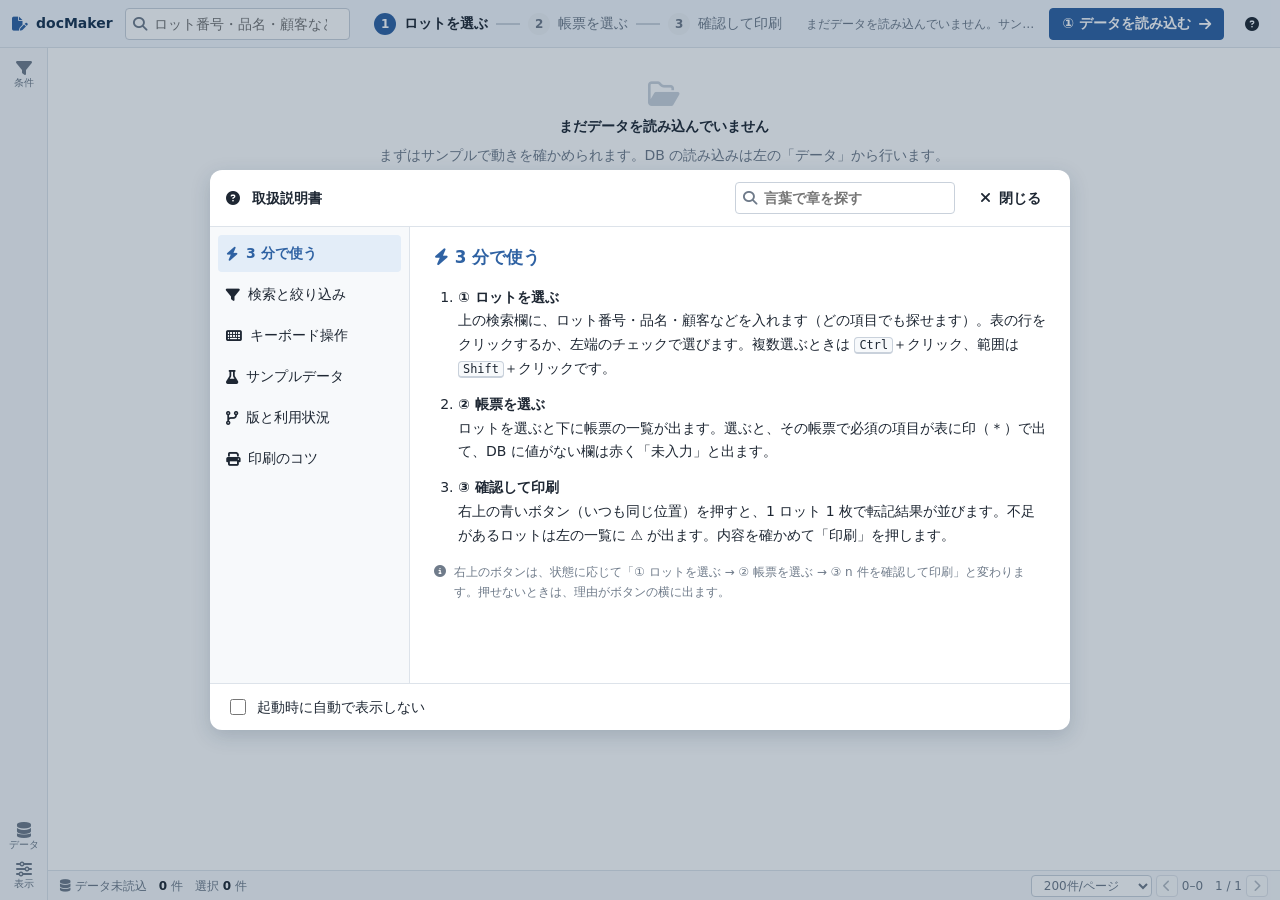
==== web/index.html @ e80a0bf7 "版管理を追加: 版と更新履歴、配布物の要約と上げ忘れ検知、古いサーバー検知、利用状況と「新しい版あり」 - Flask 土台(run.py/Start.bat/app/)。画面一式は web/ へ移動" ====
<!doctype html>
<html lang="ja">
<head>
<meta charset="utf-8">
<meta name="viewport" content="width=device-width,initial-scale=1">
<title>docMaker</title>
<link rel="stylesheet" href="css/tokens.css">
<link rel="stylesheet" href="css/base.css">
<link rel="stylesheet" href="css/parts.css">
<link rel="stylesheet" href="css/sheet.css">
<link rel="stylesheet" href="css/layout-c.css">
</head>
<body>
<!-- 採用レイアウト（案C。docs/layout-evaluation.md）。表を最大にし、ロットを選んだときだけ下に「帳票」のトレーが出る。
     ダブルクリックで Edge でそのまま開ける（サーバー不要）。 -->
<div class="app">
  <header class="topbar">
    <span class="topbar__title"><i class="fa-solid fa-file-pen"></i>docMaker</span>
    <div class="searchbox topbar__search"><i class="fa-solid fa-magnifying-glass"></i><input class="input" id="search" type="search" placeholder="ロット番号・品名・顧客など、どの項目でも検索" aria-label="検索"></div>
    <ol class="steps" id="steps"></ol>
    <span class="topbar__spacer"></span>
    <span class="note" id="hint"></span>
    <button class="btn btn--primary" id="cta"></button>
    <button class="btn btn--icon btn--ghost" id="help" title="取扱説明書" aria-label="取扱説明書"><i class="fa-solid fa-circle-question"></i></button>
  </header>
  <div class="app__body">
    <nav class="rail" id="rail" aria-label="機能"></nav>
    <aside class="panel hidden" id="panel"></aside>
    <main class="main">
      <div class="chips hidden" id="chips"></div>
      <div class="grid-wrap" id="grid"></div>
      <div class="tray hidden" id="tray" aria-label="選択中のロットと帳票">
        <span class="tray__sel"><i class="fa-solid fa-square-check"></i><b id="n">0</b> 件を選択中 <button class="btn btn--ghost" id="unsel" title="選択をすべて解除"><i class="fa-solid fa-xmark"></i>解除</button></span>
        <span class="tray__label"><i class="fa-solid fa-file-lines"></i>帳票</span>
        <div class="tray__forms" id="cards"></div>
      </div>
      <div class="statusbar" id="status"></div>
    </main>
  </div>
</div>
<script src="js/core.js"></script>
<script src="js/sample-data.js"></script>
<script src="js/forms.js"></script>
<script src="js/query.js"></script>
<script src="js/grid.js"></script>
<script src="js/filter-panel.js"></script>
<script src="js/panels.js"></script>
<script src="js/preview.js"></script>
<script src="js/rail.js"></script>
<script src="js/help.js"></script>
<script src="js/version.js"></script>
<script>
(function () {
  const $ = (id) => document.getElementById(id);
  DM.grid = new DM.Grid($("grid"), { statusEl: $("status"), formHints: true, onEnter: () => { if (DM.nextAction().key === "preview") DM.openPreview(); } });
  DM.mountSteps($("steps"));
  DM.mountFormChooser($("cards"), { compact: true });
  DM.mountRail({ rail: $("rail"), panel: $("panel"), items: [
    { id: "filter", icon: "fa-filter", label: "条件", title: "絞り込み条件", mount: DM.mountFilterPanel, badge: () => DM.queryState.filters.length },
    { id: "data", icon: "fa-database", label: "データ", sepBefore: true, spacer: true, mount: DM.mountDataPanel },
    { id: "view", icon: "fa-sliders", label: "表示", mount: DM.mountViewPanel }] });
  DM.mountCta($("cta"), $("hint"), {
    load: () => document.querySelector('.rail-btn[data-id="data"]').click(),
    form: () => { const p = $("cards").querySelector(".pill"); if (p) p.focus(); },
    preview: () => DM.openPreview(),
  });
  $("unsel").addEventListener("click", () => { const prev = Array.from(DM.store.selected); DM.store.setSelected([]); DM.toast("選択を解除しました", { icon: "fa-square", undo: () => DM.store.setSelected(prev) }); });
  const tray = () => { const n = DM.store.selected.size; $("tray").classList.toggle("hidden", !n); $("n").textContent = DM.fmtNum(n); };
  DM.bus.on("selection", tray);
  $("help").addEventListener("click", () => DM.openHelp());
  DM.boot({ search: $("search"), chips: $("chips"), empty: true }); tray();
  DM.version.init(document.querySelector(".topbar"));   // サーバーにつながっているときだけ、版の札などが出る
  DM.maybeAutoHelp();
})();
</script>
</body>
</html>
---- web/css/tokens.css ----
/* ── トークン（基本設計 §1-7）──────────────────────────
   生の色・余白・サイズはこのファイルだけに書く。部品は「意味づけ」の側を参照する。 */
:root {
  /* 基本の色（落ち着いた青を基調。グレーはわずかに青みを持たせる） */
  --c-blue-900: #17324f;
  --c-blue-700: #24508a;
  --c-blue-600: #2f62a3;
  --c-blue-500: #4a7fbd;
  --c-blue-200: #c6d8ee;
  --c-blue-100: #e3edf8;
  --c-blue-50:  #f3f7fc;
  --c-teal-600: #23808a;   /* ② 帳票（青に近い類似色） */
  --c-teal-100: #ddf0f2;
  --c-amber-700: #915d0b;  /* 注意・変更（分裂補色側） */
  --c-amber-100: #fdf0d5;
  --c-green-700: #2a7a4b;
  --c-green-100: #dcf2e4;
  --c-red-700: #b3392f;
  --c-red-100: #fbe3e0;
  --c-gray-900: #1e2733;
  --c-gray-700: #44505f;
  --c-gray-500: #6f7b8a;
  --c-gray-300: #c9d1db;
  --c-gray-200: #dde3ea;
  --c-gray-100: #eef1f5;
  --c-gray-50:  #f7f9fb;
  --c-white: #ffffff;

  /* 意味づけ（部品はこちらを参照する） */
  --color-bg: var(--c-white);
  --color-surface: var(--c-gray-50);
  --color-surface-2: var(--c-gray-100);
  --color-border: var(--c-gray-200);
  --color-border-strong: var(--c-gray-300);
  --color-text: var(--c-gray-900);
  --color-text-sub: var(--c-gray-500);
  --color-primary: var(--c-blue-600);
  --color-primary-hover: var(--c-blue-700);
  --color-primary-soft: var(--c-blue-100);
  --color-primary-faint: var(--c-blue-50);
  --color-on-primary: var(--c-white);
  --color-step1: var(--c-blue-600);
  --color-step2: var(--c-teal-600);
  --color-step2-soft: var(--c-teal-100);
  --color-warn: var(--c-amber-700);
  --color-warn-soft: var(--c-amber-100);
  --color-ok: var(--c-green-700);
  --color-ok-soft: var(--c-green-100);
  --color-error: var(--c-red-700);
  --color-error-soft: var(--c-red-100);
  --color-focus: var(--c-blue-500);
  --color-select-row: var(--c-blue-100);
  --color-hover-row: var(--c-blue-50);
  --color-sample: var(--c-amber-700);

  /* 余白・角丸・影・動き */
  --space-1: 4px;
  --space-2: 8px;
  --space-3: 12px;
  --space-4: 16px;
  --space-5: 24px;
  --space-6: 32px;
  --radius-s: 4px;
  --radius-m: 8px;
  --radius-l: 12px;
  --shadow-s: 0 1px 2px rgb(23 50 79 / 10%);
  --shadow-m: 0 6px 20px rgb(23 50 79 / 18%);
  --motion-fast: 120ms;
  --motion-base: 220ms;
  --font-family: "Yu Gothic UI", "Meiryo UI", "Segoe UI", system-ui, sans-serif;
  --font-mono: "Consolas", "Yu Gothic UI", monospace;

  /* 画面の骨組み */
  --topbar-height: 48px;
  --rail-width: 48px;
  --panel-width: 340px;
  --stale-bar-height: 48px;
}

/* ── 表示密度 3 段階（§1-9）。文字・行高・余白・部品の高さを一体で切り替える ── */
:root, :root[data-density="standard"] {
  --font-size-body: 14px;
  --font-size-small: 12px;
  --line-height-body: 1.5;
  --table-cell-padding-x: 10px;
  --table-cell-padding-y: 6px;
  --control-height: 32px;
}
:root[data-density="compact"] {
  --font-size-body: 12.5px;
  --font-size-small: 11px;
  --line-height-body: 1.35;
  --table-cell-padding-x: 8px;
  --table-cell-padding-y: 3px;
  --control-height: 28px;
}
:root[data-density="comfortable"] {
  --font-size-body: 16px;
  --font-size-small: 13px;
  --line-height-body: 1.6;
  --table-cell-padding-x: 14px;
  --table-cell-padding-y: 10px;
  --control-height: 38px;
}
---- web/css/base.css ----
/* ── 基本の部品（トークンだけを参照する）──────────────── */
@import url("../vendor/fontawesome/css/all.min.css");

*, *::before, *::after { box-sizing: border-box; }
html, body { height: 100%; margin: 0; }
body {
  font-family: var(--font-family);
  font-size: var(--font-size-body);
  line-height: var(--line-height-body);
  color: var(--color-text);
  background: var(--color-bg);
  overflow: hidden;                 /* ページ自体はスクロールさせない（§1-8） */
}
button, input, select, textarea { font: inherit; color: inherit; }
:focus-visible { outline: 2px solid var(--color-focus); outline-offset: 1px; }  /* フォーカスは消さない（§1-16） */
.sr-only { position: absolute; width: 1px; height: 1px; overflow: hidden; clip: rect(0 0 0 0); }
.hidden { display: none !important; }

/* 画面の骨組み：100dvh に収める */
.app { height: 100dvh; display: flex; flex-direction: column; min-width: 1100px; }
.app__body { flex: 1; min-height: 0; display: flex; }
.main { flex: 1; min-width: 0; min-height: 0; display: flex; flex-direction: column; }

/* 上部バー */
.topbar {
  height: var(--topbar-height); flex: none; display: flex; align-items: center; gap: var(--space-3);
  padding: 0 var(--space-3); background: var(--color-primary-faint); border-bottom: 1px solid var(--color-border);
}
.topbar__title { font-weight: 700; color: var(--c-blue-900); display: flex; align-items: center; gap: var(--space-2); white-space: nowrap; }
.topbar__title i { color: var(--color-primary); }
.topbar__spacer { flex: 1; }
.topbar > * { flex: none; }
.topbar .note { flex: 0 1 auto; min-width: 0; max-width: 360px; white-space: nowrap; overflow: hidden; text-overflow: ellipsis; display: block; }
.topbar .searchbox { flex: 0 1 380px; min-width: 150px; }
.topbar .steps { flex: none; }

/* ボタン */
.btn {
  height: var(--control-height); padding: 0 var(--space-3); display: inline-flex; align-items: center; justify-content: center; gap: var(--space-2);
  border: 1px solid var(--color-border-strong); border-radius: var(--radius-s); background: var(--color-bg);
  cursor: pointer; white-space: nowrap; transition: background var(--motion-fast), border-color var(--motion-fast);
}
.btn:hover:not(:disabled) { background: var(--color-primary-faint); border-color: var(--color-primary); }
.btn:disabled { opacity: .5; cursor: not-allowed; }
.btn--primary { background: var(--color-primary); border-color: var(--color-primary); color: var(--color-on-primary); font-weight: 700; min-width: 150px; }
.btn--primary:hover:not(:disabled) { background: var(--color-primary-hover); border-color: var(--color-primary-hover); }
.btn--ghost { border-color: transparent; background: transparent; }
.btn--icon { width: var(--control-height); padding: 0; }
.btn--danger { color: var(--color-error); }

/* 入力 */
.field { display: flex; flex-direction: column; gap: 2px; }
.field > label, .label { font-size: var(--font-size-small); color: var(--color-text-sub); }
.input, .select {
  height: var(--control-height); padding: 0 var(--space-2); border: 1px solid var(--color-border-strong);
  border-radius: var(--radius-s); background: var(--color-bg); min-width: 0;
}
.input:focus, .select:focus { border-color: var(--color-focus); outline: 2px solid var(--c-blue-200); outline-offset: 0; }
.input.is-applied { animation: applied var(--motion-base) ease-out; }   /* 反映の合図（§7） */
@keyframes applied { from { background: var(--color-ok-soft); } to { background: var(--color-bg); } }
.searchbox { position: relative; display: flex; align-items: center; }
.searchbox i { position: absolute; left: var(--space-2); color: var(--color-text-sub); pointer-events: none; }
.searchbox .input { width: 100%; padding-left: 28px; }

/* 札・状態（色だけで伝えない：アイコン＋文字＋色 §1-3） */
.tag { display: inline-flex; align-items: center; gap: 4px; padding: 0 var(--space-2); border-radius: 999px; font-size: var(--font-size-small); line-height: 1.7; white-space: nowrap; background: var(--color-surface-2); color: var(--color-text); }
.tag--ok { background: var(--color-ok-soft); color: var(--color-ok); }
.tag--warn { background: var(--color-warn-soft); color: var(--color-warn); }
.tag--error { background: var(--color-error-soft); color: var(--color-error); }
.tag--info { background: var(--color-primary-soft); color: var(--c-blue-700); }
.tag--sample { background: var(--color-warn-soft); color: var(--color-sample); border: 1px dashed var(--color-sample); }
.tag button { border: 0; background: none; cursor: pointer; padding: 0 2px; color: inherit; }

/* アイコン列（左）：機能ごとの塊を開閉する（§3） */
.rail { width: var(--rail-width); flex: none; background: var(--color-surface); border-right: 1px solid var(--color-border); display: flex; flex-direction: column; align-items: center; padding: var(--space-2) 0; gap: var(--space-1); }
.rail__sep { width: 24px; height: 1px; background: var(--color-border-strong); margin: var(--space-2) 0; }
.rail__spacer { flex: 1; }
.rail-btn { width: 40px; padding: 4px 0 2px; display: flex; flex-direction: column; align-items: center; gap: 1px; border: 0; border-radius: var(--radius-s); background: none; cursor: pointer; color: var(--color-text-sub); position: relative; }
.rail-btn i { font-size: 16px; }
.rail-btn span { font-size: 10px; line-height: 1.2; }
.rail-btn:hover { background: var(--color-primary-soft); color: var(--color-primary); }
.rail-btn[aria-pressed="true"] { background: var(--color-primary-soft); color: var(--color-primary); box-shadow: inset 3px 0 0 var(--color-primary); }
.rail-btn .badge { position: absolute; top: 0; right: 0; min-width: 16px; height: 16px; border-radius: 8px; background: var(--color-primary); color: var(--color-on-primary); font-size: 10px; display: flex; align-items: center; justify-content: center; }

/* 脇のパネル */
.panel { width: var(--panel-width); flex: none; border-right: 1px solid var(--color-border); background: var(--color-bg); display: flex; flex-direction: column; min-height: 0; }
.panel--right { border-right: 0; border-left: 1px solid var(--color-border); }
.panel__head { display: flex; align-items: center; gap: var(--space-2); padding: var(--space-2) var(--space-3); border-bottom: 1px solid var(--color-border); font-weight: 700; }
.panel__body { flex: 1; min-height: 0; overflow: auto; padding: var(--space-3); display: flex; flex-direction: column; gap: var(--space-4); }
.group { display: flex; flex-direction: column; gap: var(--space-2); }
.group + .group { padding-top: var(--space-3); border-top: 1px solid var(--color-border); }
.group__title { font-size: var(--font-size-small); font-weight: 700; color: var(--color-text-sub); display: flex; align-items: center; gap: var(--space-1); }
.row { display: flex; gap: var(--space-2); align-items: flex-end; }
.row > .field { flex: 1; min-width: 0; }

/* 表（§1-10 §1-15：見出し固定・選択行は色＋マーク） */
.grid-wrap { flex: 1; min-height: 0; overflow: auto; position: relative; background: var(--color-bg); }
table.grid { border-collapse: separate; border-spacing: 0; table-layout: fixed; width: max-content; min-width: 100%; }
.grid th, .grid td { padding: var(--table-cell-padding-y) var(--table-cell-padding-x); border-bottom: 1px solid var(--color-border); border-right: 1px solid var(--color-gray-100); overflow: hidden; text-overflow: ellipsis; white-space: nowrap; text-align: left; }
.grid thead th { position: sticky; top: 0; z-index: 2; background: var(--color-surface-2); font-weight: 600; cursor: pointer; user-select: none; border-bottom: 2px solid var(--color-border-strong); }
.grid thead th:hover { background: var(--color-primary-soft); }
.grid th .sort { color: var(--color-primary); margin-left: 4px; font-size: .85em; }
.grid td.num, .grid th.num { text-align: right; font-variant-numeric: tabular-nums; }
.grid .col-check { width: 40px; text-align: center; padding-left: 0; padding-right: 0; position: sticky; left: 0; z-index: 1; background: inherit; }
.grid thead .col-check { z-index: 3; }
.grid tbody tr { background: var(--color-bg); cursor: pointer; }
.grid tbody tr:hover { background: var(--color-hover-row); }
.grid tbody tr.is-selected { background: var(--color-select-row); }
.grid tbody tr.is-selected td:first-child { box-shadow: inset 4px 0 0 var(--color-primary); }
.grid tbody tr:focus-visible { outline: 2px solid var(--color-focus); outline-offset: -2px; }
.grid td.is-missing { background: var(--color-error-soft); color: var(--color-error); }
.grid td.is-used { background: var(--color-primary-faint); }
.grid tr.is-selected td.is-used { background: transparent; }
.grid tr.group-head td { background: var(--color-surface); font-weight: 600; color: var(--color-text-sub); }
.grid input[type="checkbox"], .check { width: 16px; height: 16px; accent-color: var(--color-primary); cursor: pointer; }
.hl { background: var(--color-warn-soft); border-radius: 2px; }

/* 状態の領域（0件・失敗など §1-17） */
.state { padding: var(--space-6) var(--space-4); text-align: center; color: var(--color-text-sub); display: flex; flex-direction: column; align-items: center; gap: var(--space-2); }
.state i { font-size: 28px; color: var(--color-border-strong); }
.state--error i { color: var(--color-error); }
.state strong { color: var(--color-text); }

/* ステータスバー（出どころ・件数 §1-6 §1-12） */
.statusbar { flex: none; height: 30px; display: flex; align-items: center; gap: var(--space-3); padding: 0 var(--space-3); border-top: 1px solid var(--color-border); background: var(--color-surface); font-size: var(--font-size-small); color: var(--color-text-sub); }
.statusbar b { color: var(--color-text); }
.statusbar .spacer { flex: 1; }
.pager { display: inline-flex; align-items: center; gap: var(--space-1); }
.pager .btn { height: 22px; min-width: 22px; padding: 0 6px; }

/* モーダル（開いたまま他へ移れる前提：背景を暗くしすぎない §3） */
.modal-back { position: fixed; inset: 0; background: rgb(23 50 79 / 28%); z-index: 50; display: flex; align-items: center; justify-content: center; }
.modal { background: var(--color-bg); border-radius: var(--radius-l); box-shadow: var(--shadow-m); display: flex; flex-direction: column; max-height: 94dvh; max-width: 96vw; }
.modal__head { display: flex; align-items: center; gap: var(--space-3); padding: var(--space-3) var(--space-4); border-bottom: 1px solid var(--color-border); font-weight: 700; }
.modal__body { flex: 1; min-height: 0; overflow: auto; }
.modal__foot { display: flex; align-items: center; gap: var(--space-3); padding: var(--space-3) var(--space-4); border-top: 1px solid var(--color-border); }

/* 通知（取り消し付き §1-5 §7） */
.toasts { position: fixed; left: 50%; bottom: 52px; transform: translateX(-50%); display: flex; flex-direction: column; gap: var(--space-2); z-index: 80; align-items: center; }
.toast { background: var(--c-blue-900); color: var(--c-white); padding: var(--space-2) var(--space-4); border-radius: var(--radius-m); box-shadow: var(--shadow-m); display: flex; gap: var(--space-3); align-items: center; animation: toast-in var(--motion-base) ease-out; }
.toast button { background: none; border: 0; color: var(--c-blue-200); cursor: pointer; text-decoration: underline; }
@keyframes toast-in { from { opacity: 0; transform: translateY(8px); } to { opacity: 1; transform: none; } }

/* 帳票カード（② 帳票 = 青緑） */
.form-card { display: flex; gap: var(--space-3); align-items: flex-start; padding: var(--space-3); border: 1px solid var(--color-border-strong); border-radius: var(--radius-m); background: var(--color-bg); cursor: pointer; text-align: left; width: 100%; }
.form-card:hover { border-color: var(--color-step2); background: var(--color-step2-soft); }
.form-card[aria-checked="true"] { border-color: var(--color-step2); background: var(--color-step2-soft); box-shadow: inset 4px 0 0 var(--color-step2); }
.form-card__icon { width: 36px; height: 36px; border-radius: var(--radius-m); background: var(--color-step2-soft); color: var(--color-step2); display: flex; align-items: center; justify-content: center; flex: none; }
.form-card__name { font-weight: 700; }
.form-card__desc { font-size: var(--font-size-small); color: var(--color-text-sub); }
.form-card__meta { margin-top: var(--space-1); display: flex; gap: var(--space-1); flex-wrap: wrap; }

@media (prefers-reduced-motion: reduce) { * { animation: none !important; transition: none !important; } }
---- web/css/parts.css ----
/* ── 部品の追加スタイル（パネルの中身・手順・プレビュー）──────── */
.note { font-size: var(--font-size-small); color: var(--color-text-sub); display: flex; gap: var(--space-2); align-items: flex-start; }
.note i { margin-top: 3px; }
.inline { display: inline-flex; align-items: center; gap: var(--space-2); white-space: nowrap; }

/* フィルター行 */
.filter-row { display: flex; flex-direction: column; gap: var(--space-1); padding: var(--space-2); border: 1px solid var(--color-border); border-radius: var(--radius-m); background: var(--color-surface); }
.quick { display: flex; flex-wrap: wrap; align-items: center; gap: var(--space-1); }
.quick .label { width: 100%; }
.quick .btn { height: 26px; padding: 0 var(--space-2); font-size: var(--font-size-small); }
.chips { display: flex; flex-wrap: wrap; gap: var(--space-1); padding: var(--space-1) var(--space-3); border-bottom: 1px solid var(--color-border); background: var(--color-bg); }

/* 帳票の選択（コンパクト）。② は青緑 */
.pill { height: var(--control-height); padding: 0 var(--space-3); display: inline-flex; align-items: center; gap: var(--space-2); border: 1px solid var(--color-border-strong); border-radius: 999px; background: var(--color-bg); cursor: pointer; white-space: nowrap; }
.pill:hover { border-color: var(--color-step2); background: var(--color-step2-soft); }
.pill[aria-checked="true"] { border-color: var(--color-step2); background: var(--color-step2); color: var(--color-on-primary); }
.pill i { color: var(--color-step2); }
.pill[aria-checked="true"] i { color: inherit; }
.pill .tag { line-height: 1.4; }

/* 密度の切替 */
.seg { display: flex; border: 1px solid var(--color-border-strong); border-radius: var(--radius-s); overflow: hidden; }
.seg__btn { flex: 1; height: var(--control-height); border: 0; background: var(--color-bg); cursor: pointer; display: flex; align-items: center; justify-content: center; gap: var(--space-1); }
.seg__btn + .seg__btn { border-left: 1px solid var(--color-border-strong); }
.seg__btn[aria-checked="true"] { background: var(--color-primary); color: var(--color-on-primary); }

/* サンプルの読み込みボタン */
.sample-btn { height: auto; padding: var(--space-2) var(--space-3); justify-content: flex-start; text-align: left; align-items: flex-start; }
.sample-btn i { margin-top: 3px; color: var(--color-sample); }
.sample-btn small { display: block; color: var(--color-text-sub); font-size: var(--font-size-small); }
.sample-btn span { white-space: normal; }

/* 処理の流れ ①②③（現在位置・完了を示す） */
.steps { display: flex; align-items: center; gap: var(--space-2); list-style: none; margin: 0; padding: 0; }
.step { display: flex; align-items: center; gap: var(--space-2); color: var(--color-text-sub); white-space: nowrap; }
.step__no { width: 22px; height: 22px; border-radius: 50%; display: inline-flex; align-items: center; justify-content: center; background: var(--color-surface-2); font-size: var(--font-size-small); font-weight: 700; }
.step.is-current { color: var(--color-text); font-weight: 700; }
.step.is-current .step__no { background: var(--color-primary); color: var(--color-on-primary); }
.step[data-step="2"].is-current .step__no { background: var(--color-step2); }
.step.is-done:not(.is-current) .step__no { background: var(--color-ok-soft); color: var(--color-ok); }
.step__line { width: 24px; height: 2px; background: var(--color-border-strong); }

/* プレビュー（③） */
.preview { display: flex; flex-direction: column; min-height: 0; background: var(--color-bg); }
.preview__head, .preview__foot { flex: none; display: flex; align-items: center; gap: var(--space-3); padding: var(--space-3) var(--space-4); }
.preview__head { border-bottom: 1px solid var(--color-border); }
.preview__foot { border-top: 1px solid var(--color-border); }
.preview__main { flex: 1; min-height: 0; display: flex; }
.preview__nav { width: 220px; flex: none; overflow: auto; padding: var(--space-2); border-right: 1px solid var(--color-border); background: var(--color-surface); display: flex; flex-direction: column; gap: var(--space-1); }
.nav-item { display: flex; align-items: center; gap: var(--space-2); padding: var(--space-2); border: 1px solid transparent; border-radius: var(--radius-s); background: none; cursor: pointer; text-align: left; }
.nav-item > span:nth-child(2) { flex: 1; min-width: 0; }
.nav-item:hover { background: var(--color-primary-soft); }
.nav-item.is-bad { border-color: var(--c-amber-100); background: var(--color-warn-soft); }
.nav-item__no { width: 22px; text-align: center; color: var(--color-text-sub); font-size: var(--font-size-small); }
.preview__pages { flex: 1; overflow: auto; background: var(--c-gray-200); padding: var(--space-5); display: flex; flex-direction: column; align-items: center; gap: var(--space-5); }
.preview__page { zoom: .85; }

/* 取扱説明書 */
.help { flex: 1; min-height: 0; display: flex; }
.help__nav { width: 200px; flex: none; padding: var(--space-2); border-right: 1px solid var(--color-border); background: var(--color-surface); display: flex; flex-direction: column; gap: var(--space-1); overflow: auto; }
.help__nav button { display: flex; align-items: center; gap: var(--space-2); padding: var(--space-2); border: 0; border-radius: var(--radius-s); background: none; cursor: pointer; text-align: left; }
.help__nav button:hover { background: var(--color-primary-soft); }
.help__nav button[aria-current="true"] { background: var(--color-primary-soft); color: var(--color-primary); font-weight: 700; }
.help__body { flex: 1; overflow: auto; padding: var(--space-4) var(--space-5); line-height: 1.7; }
.help__body h2 { margin: 0 0 var(--space-3); font-size: 1.2em; color: var(--color-primary); }
.help-steps { padding-left: var(--space-5); display: flex; flex-direction: column; gap: var(--space-3); }
.help-table { border-collapse: collapse; width: 100%; }
.help-table th, .help-table td { border-bottom: 1px solid var(--color-border); padding: var(--space-2); text-align: left; }
kbd { font-family: var(--font-mono); font-size: .85em; border: 1px solid var(--color-border-strong); border-bottom-width: 2px; border-radius: var(--radius-s); padding: 0 var(--space-1); background: var(--color-surface); }

/* 版の札・更新履歴・古いサーバーの警告 */
.ver-badge { gap: var(--space-1); font-size: var(--font-size-small); color: var(--color-text-sub); }
.log h3 { margin: 0 0 var(--space-1); font-size: 1em; display: flex; align-items: center; gap: var(--space-2); }
.log h3 small { color: var(--color-text-sub); font-weight: 400; }
.log ul { margin: 0 0 var(--space-4); padding-left: var(--space-5); line-height: 1.7; }
.help-table th.num, .help-table td.num { text-align: right; }
.stale-bar { height: var(--stale-bar-height); flex: none; display: flex; align-items: center; gap: var(--space-3); padding: var(--space-2) var(--space-4); background: var(--color-warn-soft); color: var(--color-warn); border-bottom: 2px solid var(--color-warn); }
.stale-bar span { flex: 1; }

/* 警告バーが出ている間は、画面をその高さぶんだけ縮める（上部バーと主操作を覆わない） */
body:has(#stale-bar) .app { height: calc(100dvh - var(--stale-bar-height)); }
---- web/css/sheet.css ----
/* ── 帳票シート（仮）と印刷 ─────────────────────────── */
:root { --sheet-width: 210mm; --sheet-height: 297mm; --sheet-pad: 14mm; }

.sheet { width: var(--sheet-width); min-height: 150mm; background: var(--c-white); color: #000; padding: var(--sheet-pad); box-shadow: var(--shadow-m); display: flex; flex-direction: column; gap: 8mm; break-inside: avoid; }
.sheet__head { display: flex; align-items: baseline; justify-content: space-between; border-bottom: 2px solid #000; padding-bottom: 3mm; }
.sheet__head h2 { margin: 0; font-size: 20pt; letter-spacing: .2em; }
.sheet__meta { font-size: 11pt; }
.sheet__grid { display: grid; grid-template-columns: 1fr 1fr; border-top: 1px solid #000; border-left: 1px solid #000; }
.sheet__cell { border-right: 1px solid #000; border-bottom: 1px solid #000; padding: 2mm 3mm; min-height: 14mm; }
.sheet__cell--span2 { grid-column: span 2; }
.sheet__label { font-size: 8.5pt; color: #444; }
.sheet__value { font-size: 13pt; font-weight: 600; }
.sheet__value small { font-weight: 400; font-size: 9pt; }
.sheet__cell.is-missing { background: var(--color-error-soft); }
.sheet__missing { color: var(--color-error); font-size: 10pt; font-weight: 600; }
.sheet__foot { margin-top: auto; display: flex; justify-content: flex-end; gap: 0; }
.sheet__foot span { width: 22mm; height: 18mm; border: 1px solid #000; margin-left: -1px; font-size: 8pt; text-align: center; padding-top: 1mm; }

/* 印刷：画面の部品は出さず、帳票だけを 1 ロット 1 ページで出す。不足の色は印刷しない */
#print-root { display: none; }
@media print {
  @page { size: A4; margin: 0; }
  html, body { overflow: visible; height: auto; background: #fff; }
  body > *:not(#print-root) { display: none !important; }
  #print-root { display: block; }
  #print-root .sheet { box-shadow: none; page-break-after: always; break-after: page; min-height: var(--sheet-height); }
  #print-root .sheet:last-child { page-break-after: auto; break-after: auto; }
  #print-root .sheet__cell.is-missing { background: none; }
}
---- web/css/layout-c.css ----
/* 案C：表最大・下部トレー型 */
.topbar__search { width: 380px; }
.topbar .steps { margin-left: var(--space-3); }
.tray { flex: none; display: flex; align-items: center; gap: var(--space-4); padding: var(--space-2) var(--space-3); background: var(--color-primary-faint); border-top: 2px solid var(--color-primary); animation: tray-in var(--motion-base) ease-out; }
.tray__sel { display: flex; align-items: center; gap: var(--space-2); white-space: nowrap; color: var(--c-blue-900); }
.tray__sel i { color: var(--color-primary); }
.tray__label { color: var(--color-step2); font-weight: 700; white-space: nowrap; display: flex; align-items: center; gap: var(--space-1); }
.tray__forms { display: flex; gap: var(--space-2); flex-wrap: wrap; }
@keyframes tray-in { from { opacity: 0; transform: translateY(8px); } to { opacity: 1; transform: none; } }
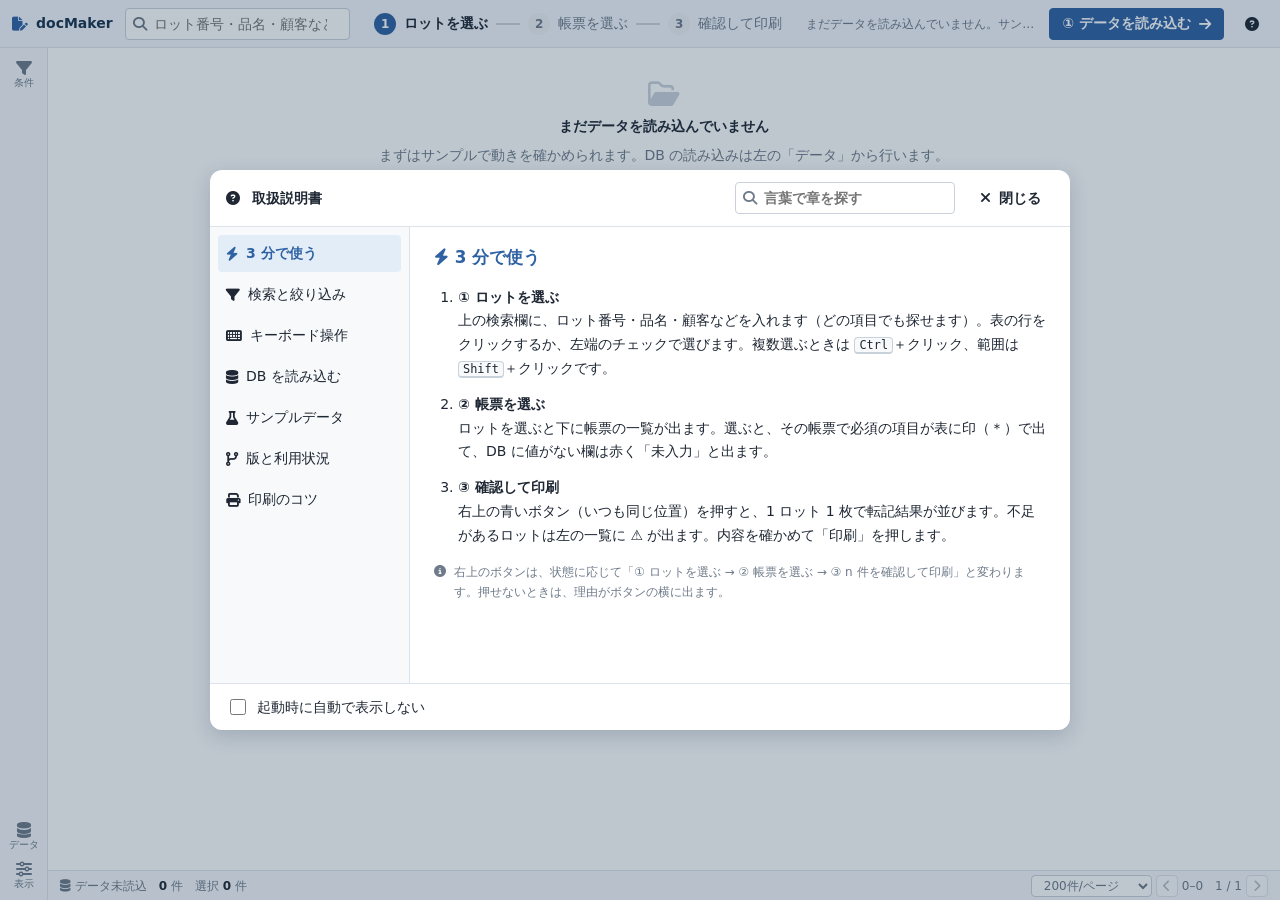
==== commit cfd4c0a9: "DB(SQLite)の読み込みを追加: 共有の写し・サーバー側の検索とページ送り・状態表示 - 添付の sqlite_ro/db_mirror/lot_list を app/services に取り込" ====
--- a/web/index.html
+++ b/web/index.html
@@ -44,6 +44,7 @@
 <script src="js/query.js"></script>
 <script src="js/grid.js"></script>
 <script src="js/filter-panel.js"></script>
+<script src="js/data-source.js"></script>
 <script src="js/panels.js"></script>
 <script src="js/preview.js"></script>
 <script src="js/rail.js"></script>
@@ -69,6 +70,7 @@
   DM.bus.on("selection", tray);
   $("help").addEventListener("click", () => DM.openHelp());
   DM.boot({ search: $("search"), chips: $("chips"), empty: true }); tray();
+  DM.data.init();                                         // サーバーにつながっていて元ファイルが決まっていれば、自動で読み込む
   DM.version.init(document.querySelector(".topbar"));   // サーバーにつながっているときだけ、版の札などが出る
   DM.maybeAutoHelp();
 })();
--- a/web/css/base.css
+++ b/web/css/base.css
@@ -136,7 +136,7 @@
 .modal__foot { display: flex; align-items: center; gap: var(--space-3); padding: var(--space-3) var(--space-4); border-top: 1px solid var(--color-border); }
 
 /* 通知（取り消し付き §1-5 §7） */
-.toasts { position: fixed; left: 50%; bottom: 52px; transform: translateX(-50%); display: flex; flex-direction: column; gap: var(--space-2); z-index: 80; align-items: center; }
+.toasts { position: fixed; left: 50%; bottom: 104px; transform: translateX(-50%); display: flex; flex-direction: column; gap: var(--space-2); z-index: 80; align-items: center; }
 .toast { background: var(--c-blue-900); color: var(--c-white); padding: var(--space-2) var(--space-4); border-radius: var(--radius-m); box-shadow: var(--shadow-m); display: flex; gap: var(--space-3); align-items: center; animation: toast-in var(--motion-base) ease-out; }
 .toast button { background: none; border: 0; color: var(--c-blue-200); cursor: pointer; text-decoration: underline; }
 @keyframes toast-in { from { opacity: 0; transform: translateY(8px); } to { opacity: 1; transform: none; } }
--- a/web/css/parts.css
+++ b/web/css/parts.css
@@ -79,3 +79,7 @@
 
 /* 警告バーが出ている間は、画面をその高さぶんだけ縮める（上部バーと主操作を覆わない） */
 body:has(#stale-bar) .app { height: calc(100dvh - var(--stale-bar-height)); }
+
+/* 読み込み中（古い表示は残したまま薄くする。操作は止めない §1-18） */
+.grid-wrap.is-loading { opacity: .6; transition: opacity var(--motion-base); }
+.state--error strong { color: var(--color-error); }
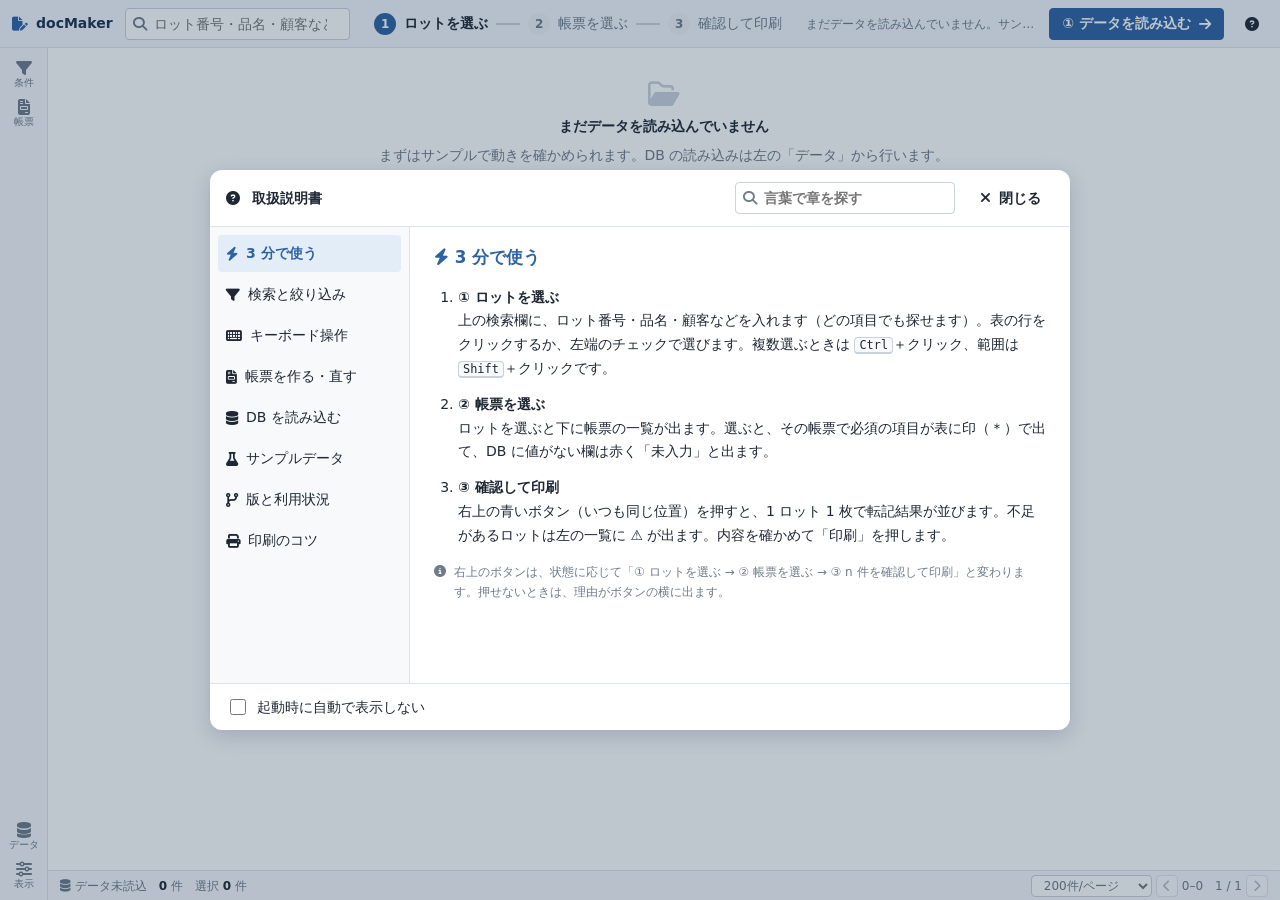
==== commit e03cd0ad: "帳票を CDB の帳票部品で作成・出力できるようにした（検査番号・板番号の特別対応と作成済は除く） - CDB bc05959 の帳票部品を web/report/ に取り込み、web/report." ====
--- a/web/index.html
+++ b/web/index.html
@@ -45,6 +45,7 @@
 <script src="js/grid.js"></script>
 <script src="js/filter-panel.js"></script>
 <script src="js/data-source.js"></script>
+<script src="js/report-bridge.js"></script>
 <script src="js/panels.js"></script>
 <script src="js/preview.js"></script>
 <script src="js/rail.js"></script>
@@ -53,23 +54,25 @@
 <script>
 (function () {
   const $ = (id) => document.getElementById(id);
-  DM.grid = new DM.Grid($("grid"), { statusEl: $("status"), formHints: true, onEnter: () => { if (DM.nextAction().key === "preview") DM.openPreview(); } });
+  DM.grid = new DM.Grid($("grid"), { statusEl: $("status"), formHints: true, onEnter: () => { if (DM.nextAction().key === "preview") DM.openOutput(); } });
   DM.mountSteps($("steps"));
   DM.mountFormChooser($("cards"), { compact: true });
   DM.mountRail({ rail: $("rail"), panel: $("panel"), items: [
     { id: "filter", icon: "fa-filter", label: "条件", title: "絞り込み条件", mount: DM.mountFilterPanel, badge: () => DM.queryState.filters.length },
+    { id: "report", icon: "fa-file-invoice", label: "帳票", title: "帳票を作る・直す（登録した帳票は全員で使えます）", action: () => DM.reportBridge.online ? DM.reportBridge.openDesign() : DM.toast("帳票の作成は、サーバー（Start.bat）で開いたときに使えます", { icon: "fa-circle-info" }) },
     { id: "data", icon: "fa-database", label: "データ", sepBefore: true, spacer: true, mount: DM.mountDataPanel },
     { id: "view", icon: "fa-sliders", label: "表示", mount: DM.mountViewPanel }] });
   DM.mountCta($("cta"), $("hint"), {
     load: () => document.querySelector('.rail-btn[data-id="data"]').click(),
     form: () => { const p = $("cards").querySelector(".pill"); if (p) p.focus(); },
-    preview: () => DM.openPreview(),
+    preview: () => DM.openOutput(),          // サーバーで開いていれば帳票の画面（CDB の帳票部品）、file:// なら仮のプレビュー
   });
   $("unsel").addEventListener("click", () => { const prev = Array.from(DM.store.selected); DM.store.setSelected([]); DM.toast("選択を解除しました", { icon: "fa-square", undo: () => DM.store.setSelected(prev) }); });
   const tray = () => { const n = DM.store.selected.size; $("tray").classList.toggle("hidden", !n); $("n").textContent = DM.fmtNum(n); };
   DM.bus.on("selection", tray);
   $("help").addEventListener("click", () => DM.openHelp());
   DM.boot({ search: $("search"), chips: $("chips"), empty: true }); tray();
+  DM.reports.load();                                      // 登録済みの帳票（サーバーのときだけ）
   DM.data.init();                                         // サーバーにつながっていて元ファイルが決まっていれば、自動で読み込む
   DM.version.init(document.querySelector(".topbar"));   // サーバーにつながっているときだけ、版の札などが出る
   DM.maybeAutoHelp();
--- a/web/css/parts.css
+++ b/web/css/parts.css
@@ -83,3 +83,11 @@
 /* 読み込み中（古い表示は残したまま薄くする。操作は止めない §1-18） */
 .grid-wrap.is-loading { opacity: .6; transition: opacity var(--motion-base); }
 .state--error strong { color: var(--color-error); }
+
+/* 帳票の画面（CDB の帳票部品）を、画面いっぱいの iframe で重ねる */
+.report-frame { position: fixed; inset: 0; z-index: 70; background: rgb(23 50 79 / 28%); }
+.report-frame iframe { width: 100%; height: 100%; border: 0; display: block; background: transparent; }
+.report-frame__wait { position: absolute; left: 50%; top: 40%; transform: translateX(-50%); background: var(--color-bg); padding: var(--space-3) var(--space-5); border-radius: var(--radius-m); box-shadow: var(--shadow-m); }
+.tray__forms .note { display: inline-flex; }
+/* 帳票の画面を開いている間は、docMaker の通知を出さない（帳票の画面の通知と重ねない） */
+body:has(.report-frame) > .toasts { display: none; }
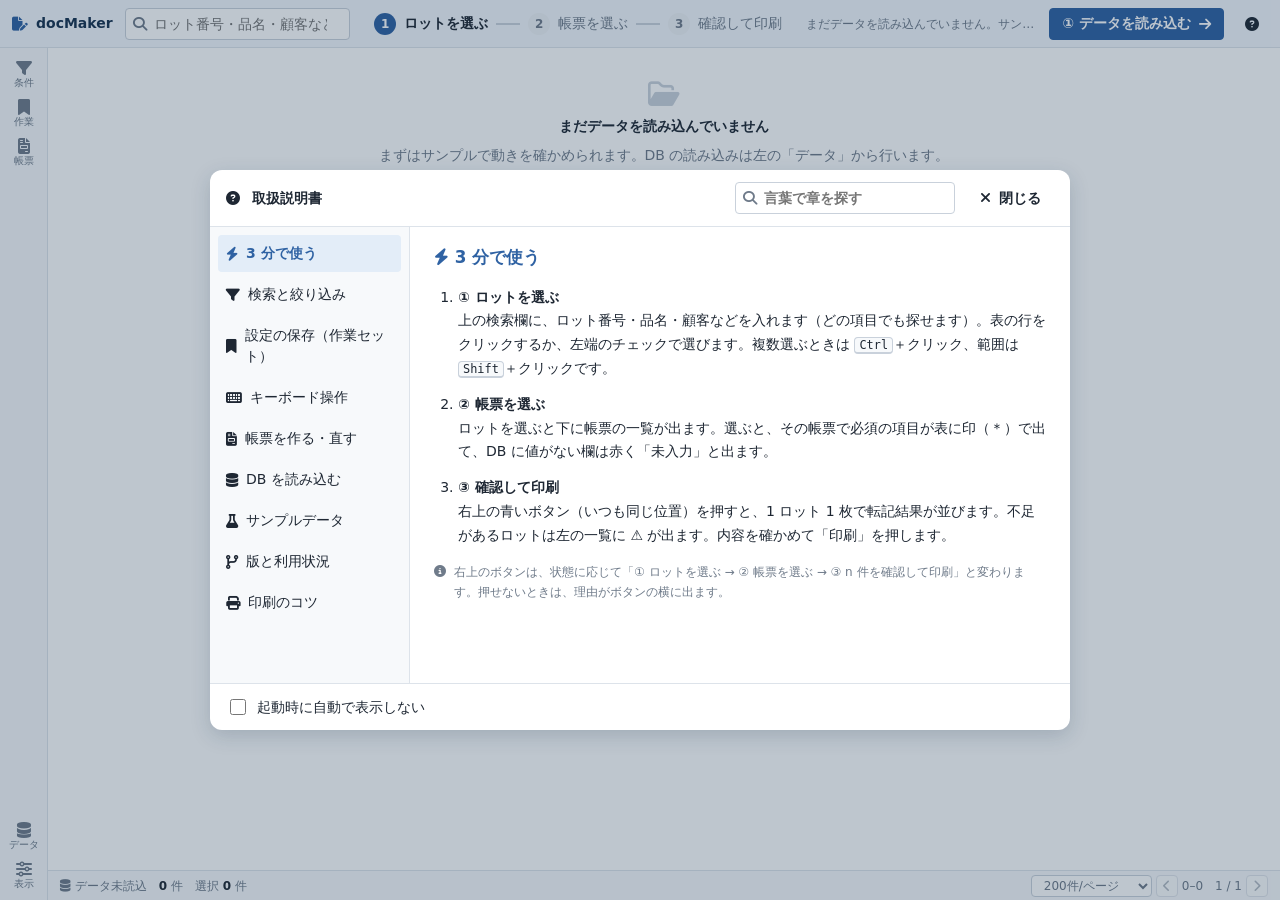
==== commit bd426ad8: "設定の自動保存・作業セット・列の表示/並べ替えを追加し、帳票から板の枚数を外した - 列の構成ごとに条件・並べ替え・まとめ・列・列幅を自動保存し、同じ構成の表で当てはめる（元に戻す付き） - 作業セッ" ====
--- a/web/index.html
+++ b/web/index.html
@@ -47,6 +47,9 @@
 <script src="js/data-source.js"></script>
 <script src="js/report-bridge.js"></script>
 <script src="js/panels.js"></script>
+<script src="js/columns-panel.js"></script>
+<script src="js/prefs.js"></script>
+<script src="js/work-panel.js"></script>
 <script src="js/preview.js"></script>
 <script src="js/rail.js"></script>
 <script src="js/help.js"></script>
@@ -59,9 +62,10 @@
   DM.mountFormChooser($("cards"), { compact: true });
   DM.mountRail({ rail: $("rail"), panel: $("panel"), items: [
     { id: "filter", icon: "fa-filter", label: "条件", title: "絞り込み条件", mount: DM.mountFilterPanel, badge: () => DM.queryState.filters.length },
+    { id: "work", icon: "fa-bookmark", label: "作業", title: "作業セット・自動保存", mount: DM.mountWorkPanel },
     { id: "report", icon: "fa-file-invoice", label: "帳票", title: "帳票を作る・直す（登録した帳票は全員で使えます）", action: () => DM.reportBridge.online ? DM.reportBridge.openDesign() : DM.toast("帳票の作成は、サーバー（Start.bat）で開いたときに使えます", { icon: "fa-circle-info" }) },
     { id: "data", icon: "fa-database", label: "データ", sepBefore: true, spacer: true, mount: DM.mountDataPanel },
-    { id: "view", icon: "fa-sliders", label: "表示", mount: DM.mountViewPanel }] });
+    { id: "view", icon: "fa-sliders", label: "表示", title: "表示（列・密度・列幅）", mount: (el) => { const a = document.createElement("div"), b = document.createElement("div"); a.className = b.className = "pane-part"; el.append(a, b); DM.mountColumnsPanel(a); DM.mountViewPanel(b); } }] });
   DM.mountCta($("cta"), $("hint"), {
     load: () => document.querySelector('.rail-btn[data-id="data"]').click(),
     form: () => { const p = $("cards").querySelector(".pill"); if (p) p.focus(); },
--- a/web/css/parts.css
+++ b/web/css/parts.css
@@ -91,3 +91,32 @@
 .tray__forms .note { display: inline-flex; }
 /* 帳票の画面を開いている間は、docMaker の通知を出さない（帳票の画面の通知と重ねない） */
 body:has(.report-frame) > .toasts { display: none; }
+
+/* 列の一覧（表示パネル） */
+.collist { list-style: none; margin: 0; padding: 0; display: flex; flex-direction: column; gap: 2px; max-height: 42dvh; overflow: auto; }
+.collist__row { display: flex; align-items: center; gap: var(--space-1); padding: 0 var(--space-1); border: 1px solid transparent; border-radius: var(--radius-s); background: var(--color-bg); }
+.collist__row:hover { background: var(--color-hover-row); }
+.collist__row.is-hidden .collist__name span { color: var(--color-text-sub); text-decoration: line-through; }
+.collist__row.is-applied { animation: applied var(--motion-base) ease-out; }
+.collist__row.is-dragging { opacity: .5; }
+.collist__row.is-drop { border-top: 2px solid var(--color-primary); }
+.collist__grip { color: var(--color-text-sub); cursor: grab; padding: 0 var(--space-1); }
+.collist__name { flex: 1; min-width: 0; display: flex; align-items: center; gap: var(--space-2); cursor: pointer; }
+.collist__name span { overflow: hidden; text-overflow: ellipsis; white-space: nowrap; }
+.collist .btn--icon { height: 24px; width: 24px; }
+.pane-part { display: flex; flex-direction: column; gap: var(--space-4); }
+
+/* 作業セット */
+.setlist { list-style: none; margin: 0; padding: 0; display: flex; flex-direction: column; gap: var(--space-1); }
+.setlist__row { display: flex; align-items: center; gap: var(--space-2); padding: var(--space-1) var(--space-2); border: 1px solid var(--color-border); border-radius: var(--radius-m); background: var(--color-surface); }
+.setlist__row .input { flex: 1; }
+.setlist__main { flex: 1; min-width: 0; display: flex; flex-direction: column; }
+.setlist__main b, .setlist__main small { overflow: hidden; text-overflow: ellipsis; white-space: nowrap; }
+.setlist__main small { color: var(--color-text-sub); font-size: var(--font-size-small); }
+.menu-d { position: relative; }
+.menu-d > summary { list-style: none; }
+.menu-d > summary::-webkit-details-marker { display: none; }
+.menu-d__box { position: absolute; right: 0; top: calc(100% + 2px); z-index: 20; display: flex; flex-direction: column; background: var(--color-bg); border: 1px solid var(--color-border-strong); border-radius: var(--radius-m); box-shadow: var(--shadow-m); padding: var(--space-1); min-width: 200px; }
+.menu-d__box .btn { justify-content: flex-start; }
+.dropzone { border: 2px dashed var(--color-border-strong); border-radius: var(--radius-m); padding: var(--space-3); text-align: center; color: var(--color-text-sub); font-size: var(--font-size-small); }
+.dropzone.is-over { border-color: var(--color-primary); background: var(--color-primary-faint); color: var(--color-primary); }
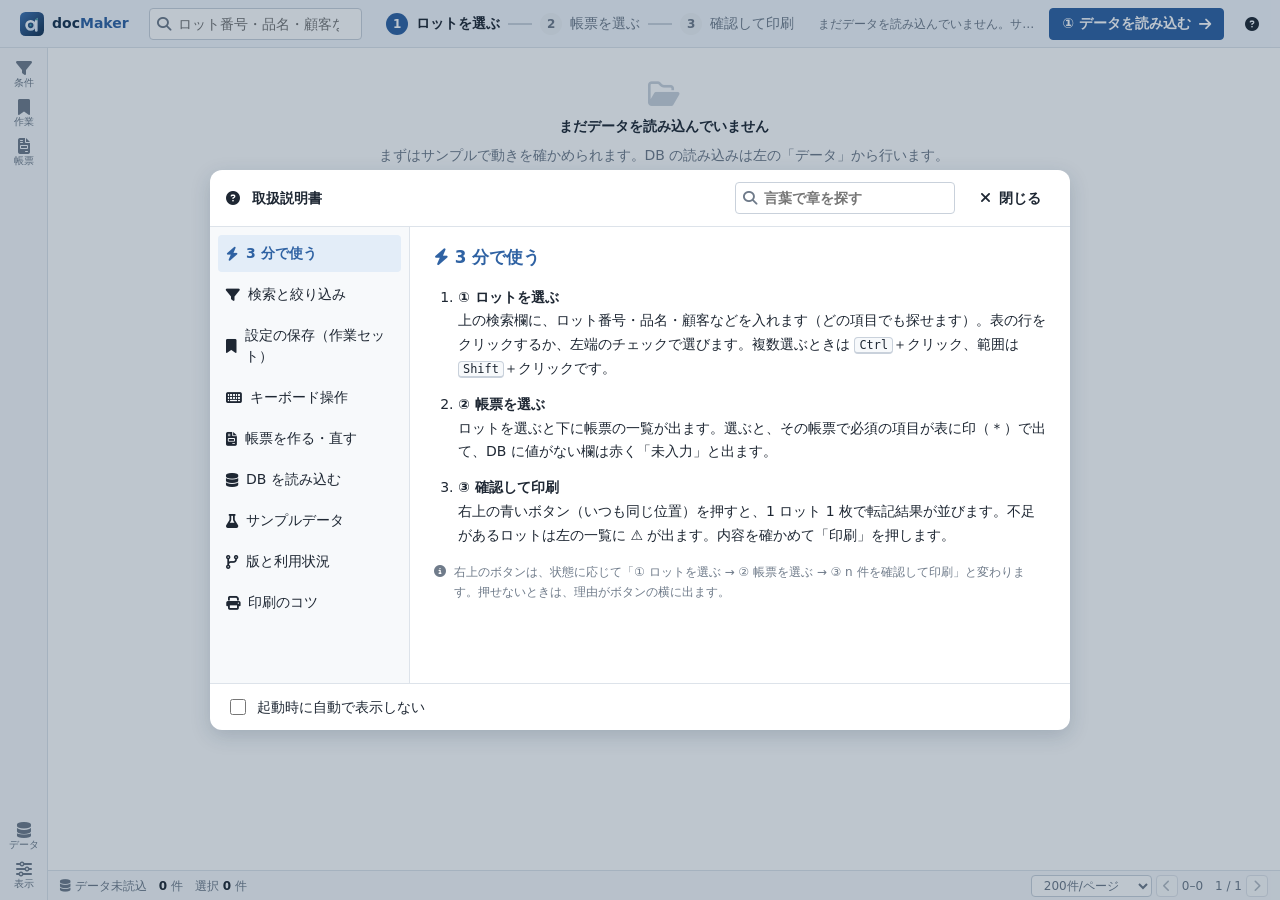
==== commit d6b50ca8: "製品らしい見た目: ロゴ・アイコン・起動画面・バージョン情報を追加 Co-Authored-By: Claude Sonnet 5.5 <noreply@anthropic.com> Claude-S" ====
--- a/web/index.html
+++ b/web/index.html
@@ -3,19 +3,35 @@
 <head>
 <meta charset="utf-8">
 <meta name="viewport" content="width=device-width,initial-scale=1">
-<title>docMaker</title>
+<title>docMaker｜帳票作成ツール</title>
+<meta name="theme-color" content="#2f62a3">
+<meta name="description" content="品質データのロットを選び、帳票に転記して印刷・Excel 出力する業務ツール">
+<link rel="icon" type="image/svg+xml" href="img/logo.svg">
+<link rel="apple-touch-icon" href="img/logo-180.png">
 <link rel="stylesheet" href="css/tokens.css">
 <link rel="stylesheet" href="css/base.css">
 <link rel="stylesheet" href="css/parts.css">
 <link rel="stylesheet" href="css/sheet.css">
 <link rel="stylesheet" href="css/layout-c.css">
+<link rel="stylesheet" href="css/splash.css">
 </head>
 <body>
 <!-- 採用レイアウト（案C。docs/layout-evaluation.md）。表を最大にし、ロットを選んだときだけ下に「帳票」のトレーが出る。
      ダブルクリックで Edge でそのまま開ける（サーバー不要）。 -->
+<!-- 起動中の画面。JS が読み込まれる前から出し、準備ができたら js/splash.js が消す -->
+<div class="splash" id="splash" role="status" aria-live="polite">
+  <button class="btn btn--ghost splash__skip" data-skip title="起動画面を閉じる"><i class="fa-solid fa-forward"></i>スキップ</button>
+  <img class="splash__logo" src="img/logo.svg" alt="">
+  <h1 class="splash__name">doc<b>Maker</b></h1>
+  <p class="splash__tag">ロットを選んで、帳票をすばやく。</p>
+  <div class="splash__bar"><i></i></div>
+  <p class="splash__msg">起動しています…</p>
+  <p class="splash__foot">帳票作成ツール</p>
+</div>
+<script src="js/splash.js"></script>
 <div class="app">
   <header class="topbar">
-    <span class="topbar__title"><i class="fa-solid fa-file-pen"></i>docMaker</span>
+    <button class="brand" id="brand" title="docMaker について" aria-label="docMaker について"><img src="img/logo.svg" alt=""><span>doc<b>Maker</b></span></button>
     <div class="searchbox topbar__search"><i class="fa-solid fa-magnifying-glass"></i><input class="input" id="search" type="search" placeholder="ロット番号・品名・顧客など、どの項目でも検索" aria-label="検索"></div>
     <ol class="steps" id="steps"></ol>
     <span class="topbar__spacer"></span>
@@ -54,10 +70,12 @@
 <script src="js/rail.js"></script>
 <script src="js/help.js"></script>
 <script src="js/version.js"></script>
+<script src="js/about.js"></script>
 <script>
 (function () {
   const $ = (id) => document.getElementById(id);
   DM.grid = new DM.Grid($("grid"), { statusEl: $("status"), formHints: true, onEnter: () => { if (DM.nextAction().key === "preview") DM.openOutput(); } });
+  DM.splash.step(0.3, "画面を整えています…");
   DM.mountSteps($("steps"));
   DM.mountFormChooser($("cards"), { compact: true });
   DM.mountRail({ rail: $("rail"), panel: $("panel"), items: [
@@ -75,11 +93,14 @@
   const tray = () => { const n = DM.store.selected.size; $("tray").classList.toggle("hidden", !n); $("n").textContent = DM.fmtNum(n); };
   DM.bus.on("selection", tray);
   $("help").addEventListener("click", () => DM.openHelp());
+  $("brand").addEventListener("click", () => DM.openAbout());
   DM.boot({ search: $("search"), chips: $("chips"), empty: true }); tray();
-  DM.reports.load();                                      // 登録済みの帳票（サーバーのときだけ）
-  DM.data.init();                                         // サーバーにつながっていて元ファイルが決まっていれば、自動で読み込む
   DM.version.init(document.querySelector(".topbar"));   // サーバーにつながっているときだけ、版の札などが出る
-  DM.maybeAutoHelp();
+  // 登録済みの帳票（サーバーのときだけ）→ 元ファイルが決まっていれば、自動で読み込む。終わったら起動画面を閉じ、初回案内を出す
+  DM.splash.step(0.55, "帳票を読み込んでいます…");
+  DM.reports.load().then(() => { DM.splash.wait("データを読み込んでいます…"); return DM.data.init(); })
+    .catch(() => {})
+    .then(() => DM.splash.done()).then(() => DM.maybeAutoHelp());
 })();
 </script>
 </body>
--- a/web/css/splash.css
+++ b/web/css/splash.css
@@ -0,0 +1,42 @@
+/* ── splash: 起動中の画面とブランド表示 ──────────────────────
+   index.html の先頭に直接書いたマークアップに効く（JS が読み込まれる前から表示するため）。
+   色・余白は tokens.css の値だけを使う。動きを減らす設定のときは動かさない（base.css の末尾で一括無効）。 */
+.splash {
+  position: fixed; inset: 0; z-index: 100; display: flex; flex-direction: column; align-items: center; justify-content: center; gap: var(--space-4);
+  background: radial-gradient(ellipse at 50% 38%, var(--c-white) 0%, var(--color-primary-faint) 55%, var(--color-primary-soft) 100%);
+  color: var(--c-blue-900); font-family: var(--font-family);
+  transition: opacity 380ms ease, visibility 380ms;
+}
+.splash.is-leaving { opacity: 0; visibility: hidden; pointer-events: none; }
+.splash__logo { width: 104px; height: 104px; filter: drop-shadow(0 10px 22px rgb(23 50 79 / 28%)); animation: splash-pop 700ms cubic-bezier(.2, .9, .3, 1.2) both; }
+.splash__name { margin: 0; font-size: 30px; font-weight: 700; letter-spacing: .02em; animation: splash-rise 600ms 150ms ease both; }
+.splash__name b { color: var(--color-primary); font-weight: 700; }
+.splash__tag { margin: calc(var(--space-2) * -1) 0 0; color: var(--color-text-sub); font-size: var(--font-size-body); animation: splash-rise 600ms 260ms ease both; }
+.splash__bar { width: 220px; height: 4px; border-radius: 2px; background: var(--c-blue-200); overflow: hidden; margin-top: var(--space-3); animation: splash-rise 600ms 360ms ease both; }
+.splash__bar i { display: block; height: 100%; width: 8%; border-radius: inherit; background: linear-gradient(90deg, var(--c-blue-500), var(--c-teal-600)); transition: width 320ms ease; }
+.splash__bar.is-wait i { width: 35%; animation: splash-slide 1.3s ease-in-out infinite; }
+.splash__msg { min-height: 1.5em; margin: 0; color: var(--color-text-sub); font-size: var(--font-size-small); }
+.splash__foot { position: absolute; bottom: var(--space-5); margin: 0; color: var(--c-gray-500); font-size: var(--font-size-small); }
+.splash__skip { position: absolute; top: var(--space-4); right: var(--space-4); }
+@keyframes splash-pop { from { opacity: 0; transform: scale(.72) translateY(8px); } to { opacity: 1; transform: none; } }
+@keyframes splash-rise { from { opacity: 0; transform: translateY(8px); } to { opacity: 1; transform: none; } }
+@keyframes splash-slide { 0% { transform: translateX(-110%); } 100% { transform: translateX(300%); } }
+
+/* ── 上部バーのブランド（ロゴ＋名前。押すとバージョン情報）── */
+.brand { display: inline-flex; align-items: center; gap: var(--space-2); height: var(--control-height); padding: 0 var(--space-2); border: 0; border-radius: var(--radius-s); background: none; color: var(--c-blue-900); font: inherit; font-weight: 700; cursor: pointer; }
+.brand:hover { background: var(--color-primary-soft); }
+.brand:focus-visible { outline: 2px solid var(--color-focus); outline-offset: 1px; }
+.brand img { width: 24px; height: 24px; display: block; }
+.brand b { color: var(--color-primary); font-weight: 700; }
+
+/* ── バージョン情報 ── */
+.about { padding: var(--space-5) var(--space-6); display: flex; flex-direction: column; align-items: center; gap: var(--space-3); text-align: center; }
+.about__logo { width: 88px; height: 88px; filter: drop-shadow(0 8px 16px rgb(23 50 79 / 22%)); }
+.about__name { margin: 0; font-size: 24px; }
+.about__name b { color: var(--color-primary); }
+.about__ver { color: var(--color-text-sub); font-size: var(--font-size-small); }
+.about__tag { margin: 0; line-height: 1.7; }
+.about__list { width: 100%; margin: var(--space-2) 0 0; padding: 0; display: grid; grid-template-columns: auto 1fr; gap: var(--space-2) var(--space-4); text-align: left; font-size: var(--font-size-small); }
+.about__list dt { color: var(--color-text-sub); }
+.about__list dd { margin: 0; }
+.about__acts { display: flex; gap: var(--space-2); margin-top: var(--space-2); }
